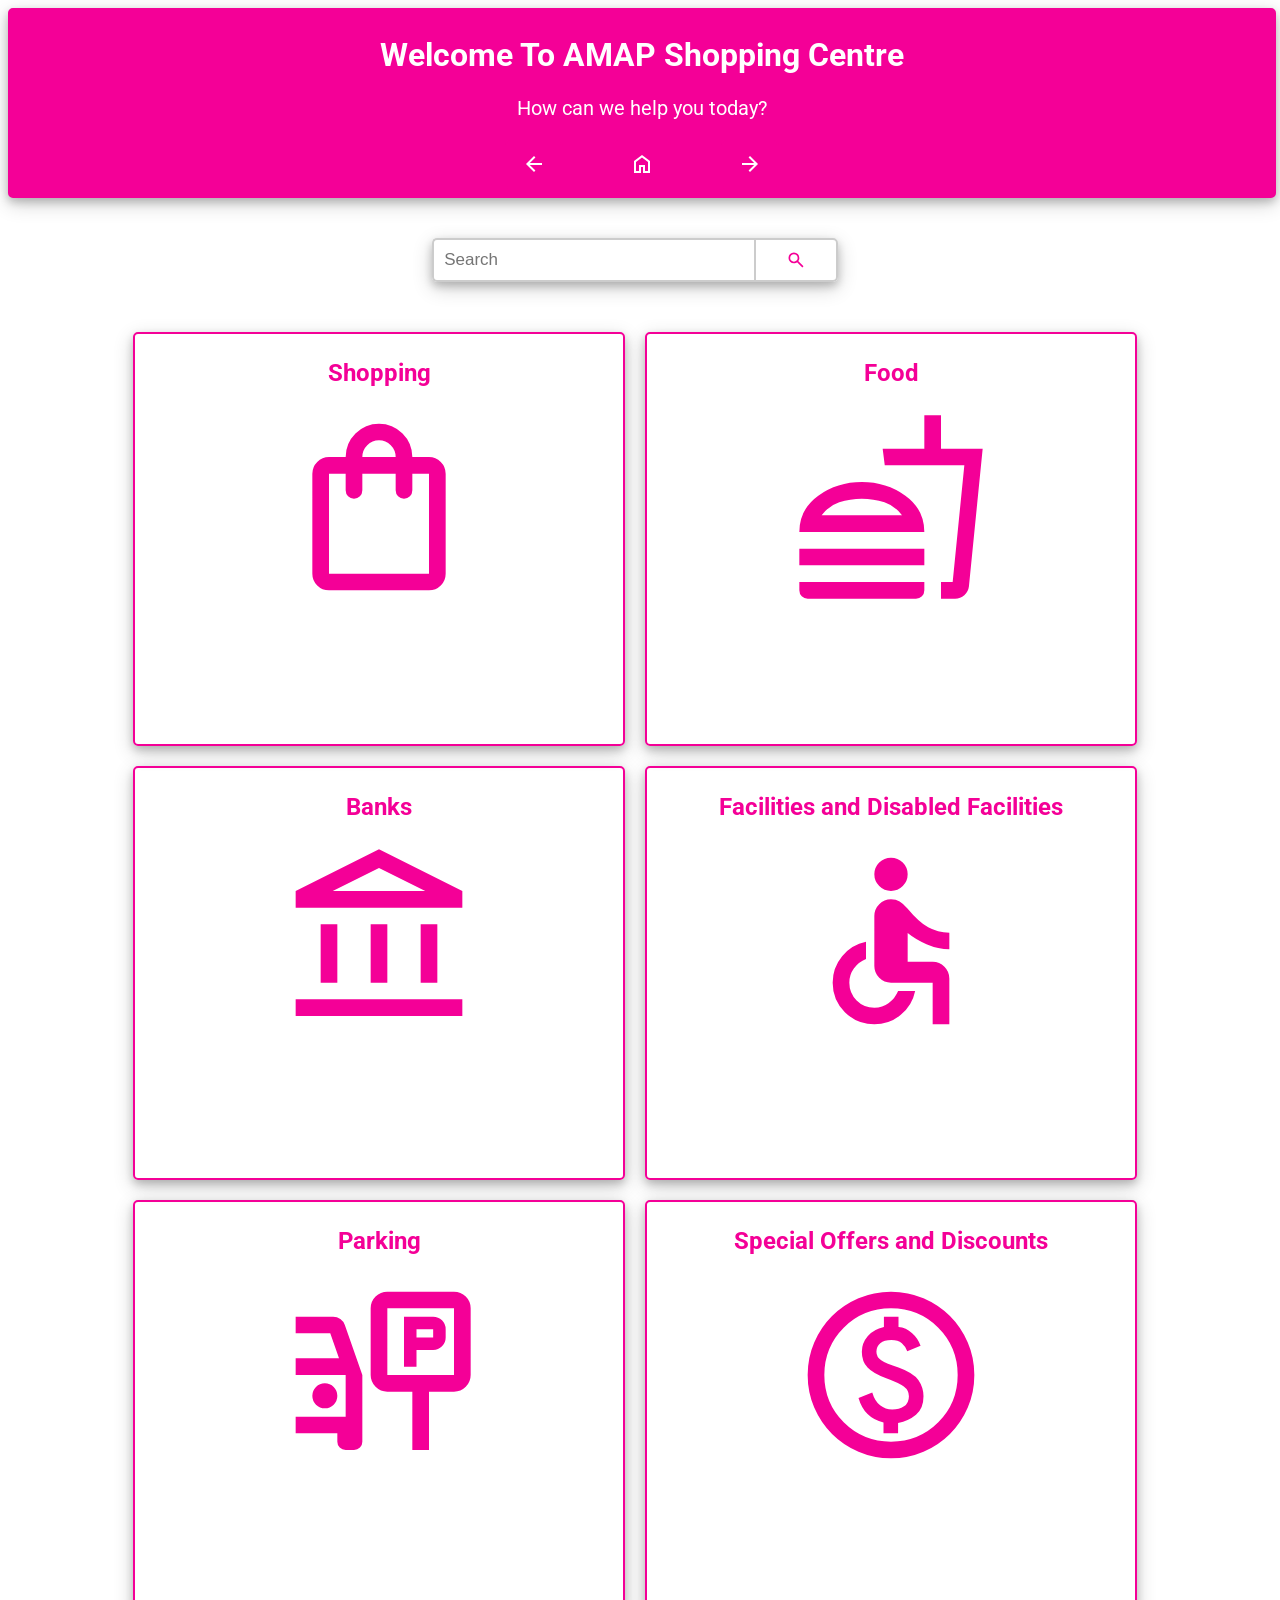
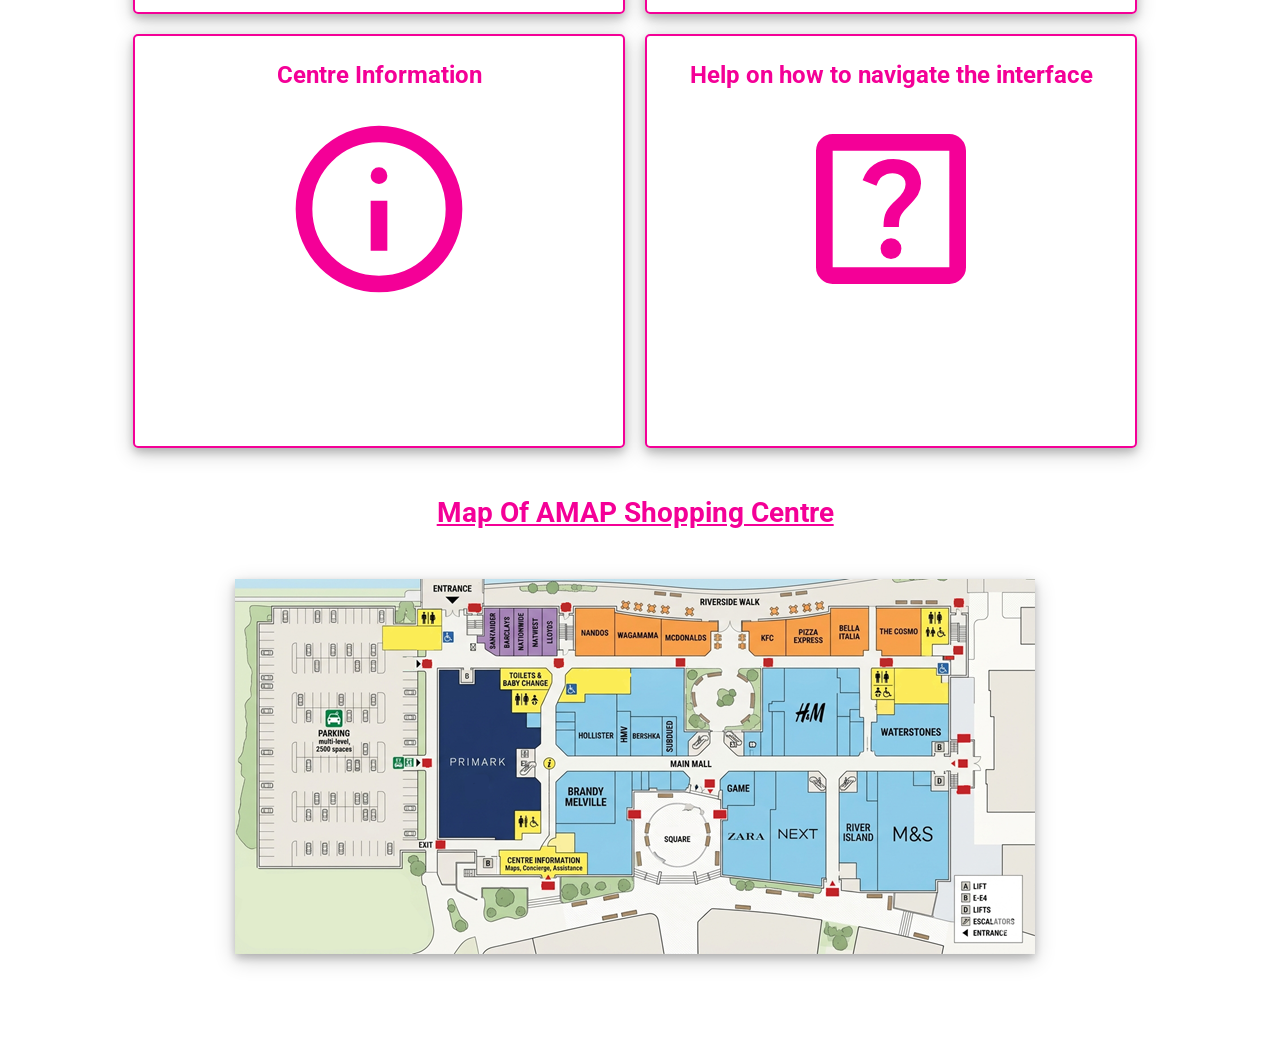
==== index.html @ 269ac103 "Add files via upload" ====
<!DOCTYPE html>
<html lang="en">
<head>
    <meta charset="UTF-8">
    <meta name="viewport" content="width=device-width, initial-scale=1.0">
    <link rel="icon" type="image/x-icon" href="images/shopping-bag-fill.svg">
    <link rel="preconnect" href="https://fonts.googleapis.com">
    <link rel="preconnect" href="https://fonts.gstatic.com" crossorigin>
    <link href="https://fonts.googleapis.com/css2?family=Roboto:ital,wght@0,100..900;1,100..900&display=swap" rel="stylesheet">
    <link rel="stylesheet" type="text/css" href="css/home.css"/>
    <title>AMAP Shopping Centre Nottingham </title>
</head>
<body>

<!-- Title -->
<div id="welcometitle">
    <h1> Welcome To AMAP Shopping Centre </h1>
    <p class="question1"> How can we help you today? </p>
    <div class="homeicons">
        <!-- button icons -->
        <button class="movebutton" onclick="history.back()">
            <div class="tooltip">
                <span class="backarrow-tooltiptext"> Go back </span>
                <img src="images/arrowback-white.svg" class="moveicons"> 
            </div>
        </button>
        <button class="movebutton" onclick="location.href='index.html'">
            <div class="tooltip">
                <span class="home-tooltiptext"> Home </span>
                <img src="images/home-white.svg" class="moveicons">
            </div>
        </button>
        <button class="movebutton" onclick="history.forward()">
            <div class="tooltip">
                <span class="forwardarrow-tooltiptext"> Go forward </span>
                <img src="images/arrowforward-white.svg" class="moveicons">
            </div>
        </button>
    </div>
</div>

<!-- Search bar -->
<div id="searchbar">
    <input type="text" placeholder="Search">
    <button type="submit">
        <div class="tooltip">
            <span class="tooltiptext">Search</span>
        <img src="images/search.svg" class="searchicon">
        </div>
    </button>
</div>

<!-- Buttons -->
<div id="icons">
    <div class="row">
        <div class="column">
            <h2> Shopping </h2>
            <div class="icon-wrapper">
                <a href="shopping.html" class="icon">
                    <img src="images/shopping-bag.svg" class="iconimages base-icon">
                    <img src="images/shopping-bag-fill.svg" class="iconimages hover-icon">
                </a>
            </div>
        </div>
        <div class="column">
            <h2> Food </h2>
            <div class="icon-wrapper">
                <a href="food.html" class="icon">
                    <img src="images/food.svg" class="iconimages base-icon">
                    <img src="images/food-fill.svg" class="iconimages hover-icon">
                </a>
            </div>
        </div>
    </div>
    <div class="row">
        <div class="column">
            <h2> Banks </h2>
            <div class="icon-wrapper">
                <a href="bank.html" class="icon">
                    <img src="images/bank.svg" class="iconimages base-icon">
                    <img src="images/bank-fill.svg" class="iconimages hover-icon"> 
                </a>
            </div>
        </div>
        <div class="column">
            <h2> Facilities and Disabled Facilities </h2>
            <div class="icon-wrapper">
                <a href="facilities.html" class="icon">
                    <img src="images/facilities.svg" class="iconimages base-icon">
                    <img src="images/facilities-fill.svg" class="iconimages hover-icon">
                </a>
            </div>
        </div>
    </div>
    <div class="row">
        <div class="column">
            <h2> Parking </h2>
            <div class="icon-wrapper">
                <a href="parking.html" class="icon">
                    <img src="images/parking.svg" class="iconimages base-icon">
                    <img src="images/parking-fill.svg" class="iconimages hover-icon">
                </a>
            </div>
        </div>
        <div class="column">
            <h2> Special Offers and Discounts </h2>
            <div class="icon-wrapper">
                <a href="offers.html" class="icon">
                    <img src="images/offers.svg" class="iconimages base-icon">
                    <img src="images/offers-fill.svg" class="iconimages hover-icon">
                </a>
            </div>
        </div>
    </div>
    <div class="row">
        <div class="column">
            <h2> Centre Information </h2>
            <div class="icon-wrapper">
                <a href="info.html" class="icon">
                    <img src="images/info.svg" class="iconimages base-icon">
                    <img src="images/info-fill.svg" class="iconimages hover-icon">
                </a>
            </div>
        </div>
        <div class="column">
            <h2> Help on how to navigate the interface </h2>
            <div class="icon-wrapper">
                <a href="help.html" class="icon">
                    <img src="images/help.svg" class="iconimages base-icon">
                    <img src="images/help-fill.svg" class="iconimages hover-icon">
                </a>
            </div>
        </div>
    </div>
</div>

<!-- Map -->
<div id="map">
    <h3> Map Of AMAP Shopping Centre </h3>
    <img src="images/mapoftheAMAP.png" class="amapmap">
</div>

</body>
</html>
---- css/home.css ----
body {
    font-family: roboto, arial, sans-serif;
    color: #ffffff;
    overflow-x: clip;
    max-width: 98%;
}

#welcometitle {
    display: block;
    clear: both; 
    padding-top: 50px;
    padding-bottom: 20px; 
    width: 100%;
    border: 2px solid #f40097;
    border-radius: 5px;
    padding: 5px;
    background-color: #f40097;
    box-shadow: 0 4px 8px 0 rgba(0, 0, 0, 0.2), 0 6px 20px 0 rgba(0, 0, 0, 0.19);
}

.homeicons {
    margin-left: auto;
    margin-right: auto;
    padding: 0;
    align-items: center;
    justify-content: center;
    display: flex;
    gap: 50px;
}

h1 {
    text-align: center; 
    padding-top: 0px; 
}

h2 {
    color: #f40097;
    text-align: center;
}

h3 {
    color: #f40097;
    text-align: center;
    margin-bottom: 50px;
    font-size: 28px;
    text-decoration: underline;
}

.question1{
    text-align: center;
    font-size: 20px;
}

#searchbar {
    display: flex;
    justify-content: center;
    margin-top: 40px;
    margin-left: auto;
    margin-right: auto;
    padding: 0;
    width: fit-content;
    border-radius: 5px;
    box-shadow: 0 4px 8px 0 rgba(0, 0, 0, 0.2), 0 6px 20px 0 rgba(0, 0, 0, 0.19);
}

input[type=text] {
    padding: 10px;
    border: 2px solid #ccc;
    border-right: none;
    border-radius: 5px 0 0 5px; 
    margin-right: 0;
    font-size: 17px;
    width: 300px;
    outline: none;
}

button[type=submit] {
    background-color: #ffffff;
    border: 2px solid #ccc;
    border-radius: 0 5px 5px 0; 
    cursor: pointer;
    display: flex;
    align-items: center;
    padding: 0 15px;
}

.movebutton{
    background-color: #f40097;
    border: 2px solid #f40097;
    border-radius: 5px;
    cursor: pointer;
    display: flex;
    align-items: center;
    padding: 10px 15px;
}

.moveicons:hover {
    opacity: 0.8;
}

.tooltip {
  position: relative;
  display: inline-block;
  cursor: pointer;
  text-decoration: none;
}

.tooltiptext {
    visibility: hidden;
    width: 130px;
    top: 100%;
    left: 50%;
    margin-left: -65px;
    background-color: #f40097;
    color: #fff;
    text-align: center;
    border-radius: 6px;
    padding: 5px 0;
    margin-top: 15px;
    position: absolute;
    z-index: 1;
}

.backarrow-tooltiptext, .home-tooltiptext, .forwardarrow-tooltiptext {
    visibility: hidden;
    width: 130px;
    top: 100%;
    left: 50%;
    margin-left: -65px;
    background-color: #f40097;
    color: #fff;
    text-align: center;
    border-radius: 6px;
    padding: 5px 0;
    margin-top: 15px;
    position: absolute;
    z-index: 1;
    font-size: 12px;
}

.tooltip:hover span {
  visibility: visible;
}

.searchicon {
    border-left: none; 
    cursor: pointer;
    display: flex;
    align-items: center;
    padding: 0 15px;
}

.searchicon {
    width: 20px;
    height: 20px;
}

#icons {
    padding: 0;
    margin-top: 50px;
    display: flex;
    flex-direction: column;
    align-items: center;
}

.row {
    display: flex;
    flex-direction: row; 
    width: 80%;
    gap: 20px; 
    margin-bottom: 20px;  
    box-sizing: border-box;
}


.column {
    flex: 1;
    padding: 20px;
    min-height: 400px;
    color: #000000;
    border: 2px solid #f40097;
    border-radius: 5px;
    padding: 5px;
    box-shadow: 0 4px 8px 0 rgba(0, 0, 0, 0.2), 0 6px 20px 0 rgba(0, 0, 0, 0.19);
}

.icon-wrapper {
    position: relative;
    height: 200px; 
    width: 100%;
    display: flex;
    justify-content: center;
}

.iconimages {
    max-width: 100%;     
    display: block;   
    margin: 0 auto;
    height: 200px; 
    transition: opacity 0.3s ease;
}

.hover-icon {
    position: absolute;
    top: 0;
    opacity: 0;
}

.icon-wrapper:hover .base-icon {
    opacity: 0;
}

.icon-wrapper:hover .hover-icon {
    opacity: 1;
}

#map {
    display: flex;
    flex-direction: column;
    align-items: center;
    text-align: center;
    margin-bottom: 100px;
}

.amapmap {
    margin-left: auto;
    margin-right: auto;
    box-shadow: 0 4px 8px 0 rgba(0, 0, 0, 0.2), 0 6px 20px 0 rgba(0, 0, 0, 0.19);
}

@media screen and (max-width: 600px) {
  .column {
    width: 100%;
  }
}
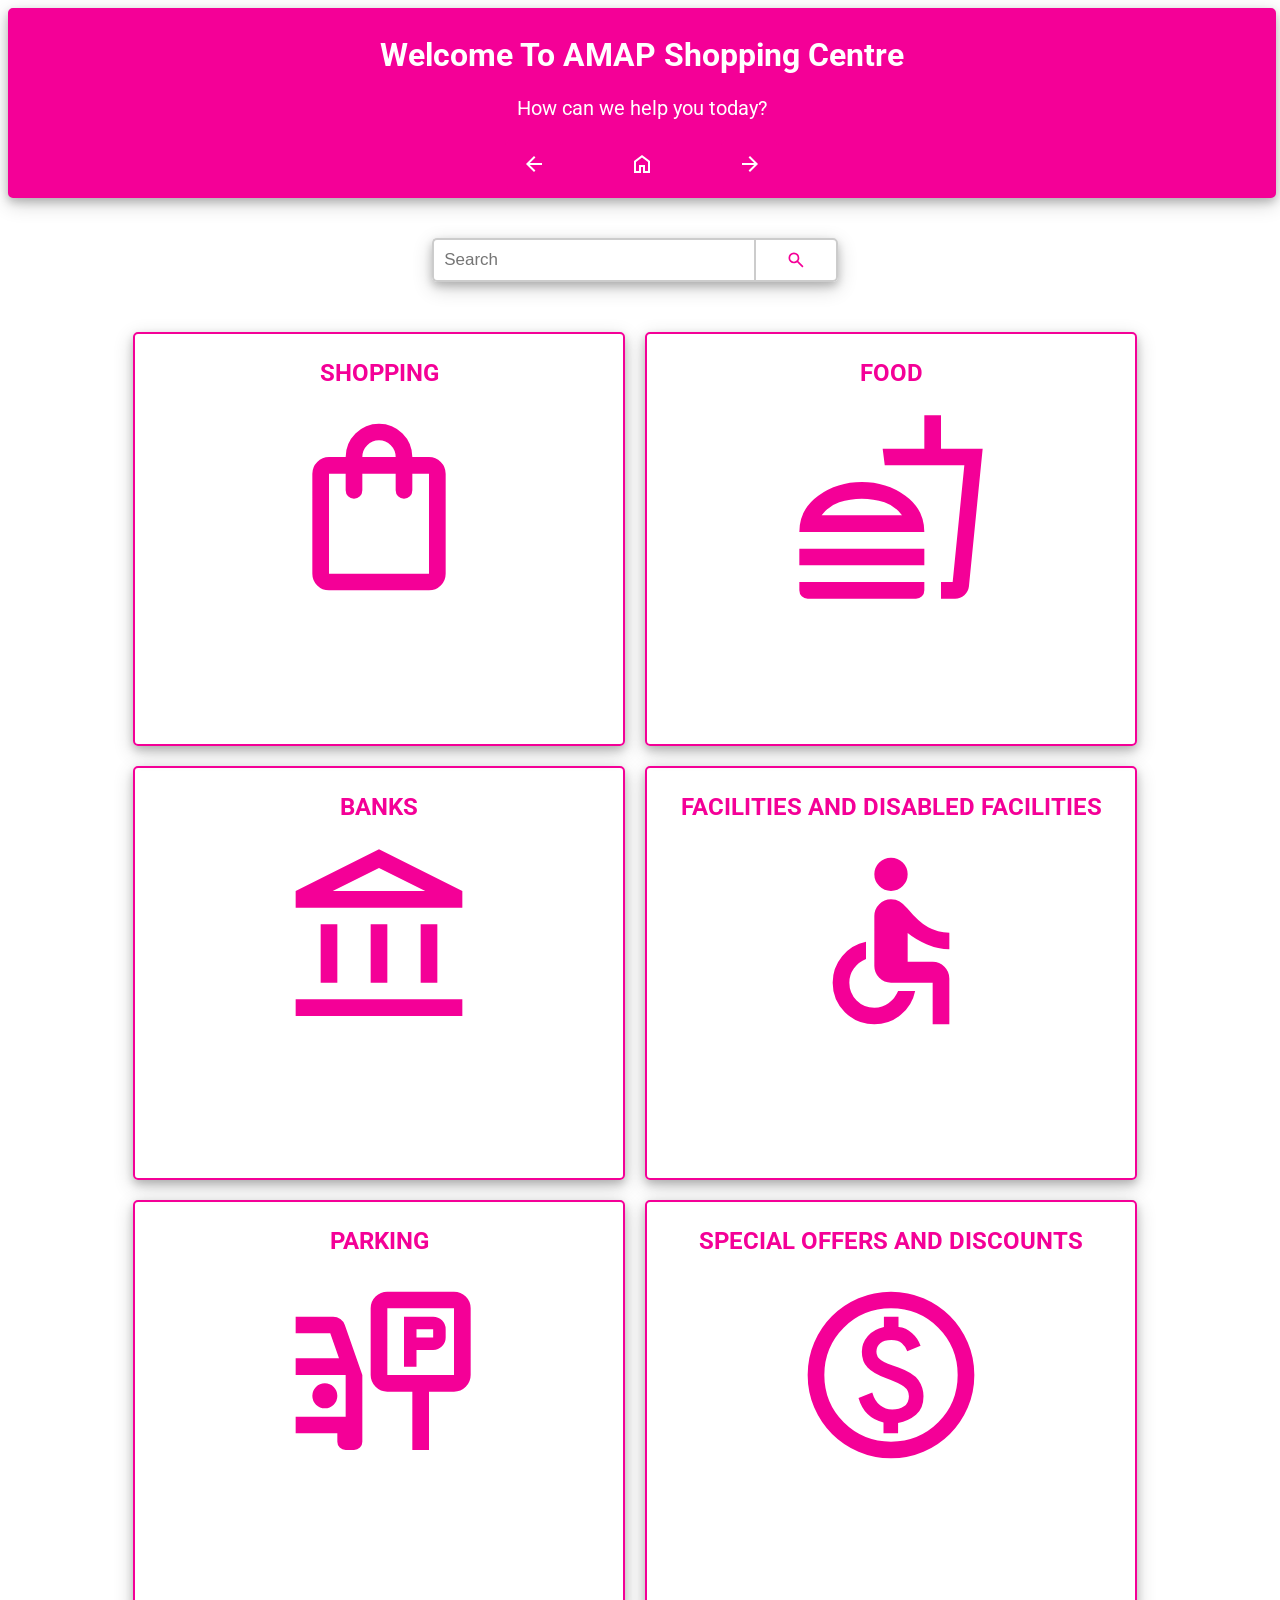
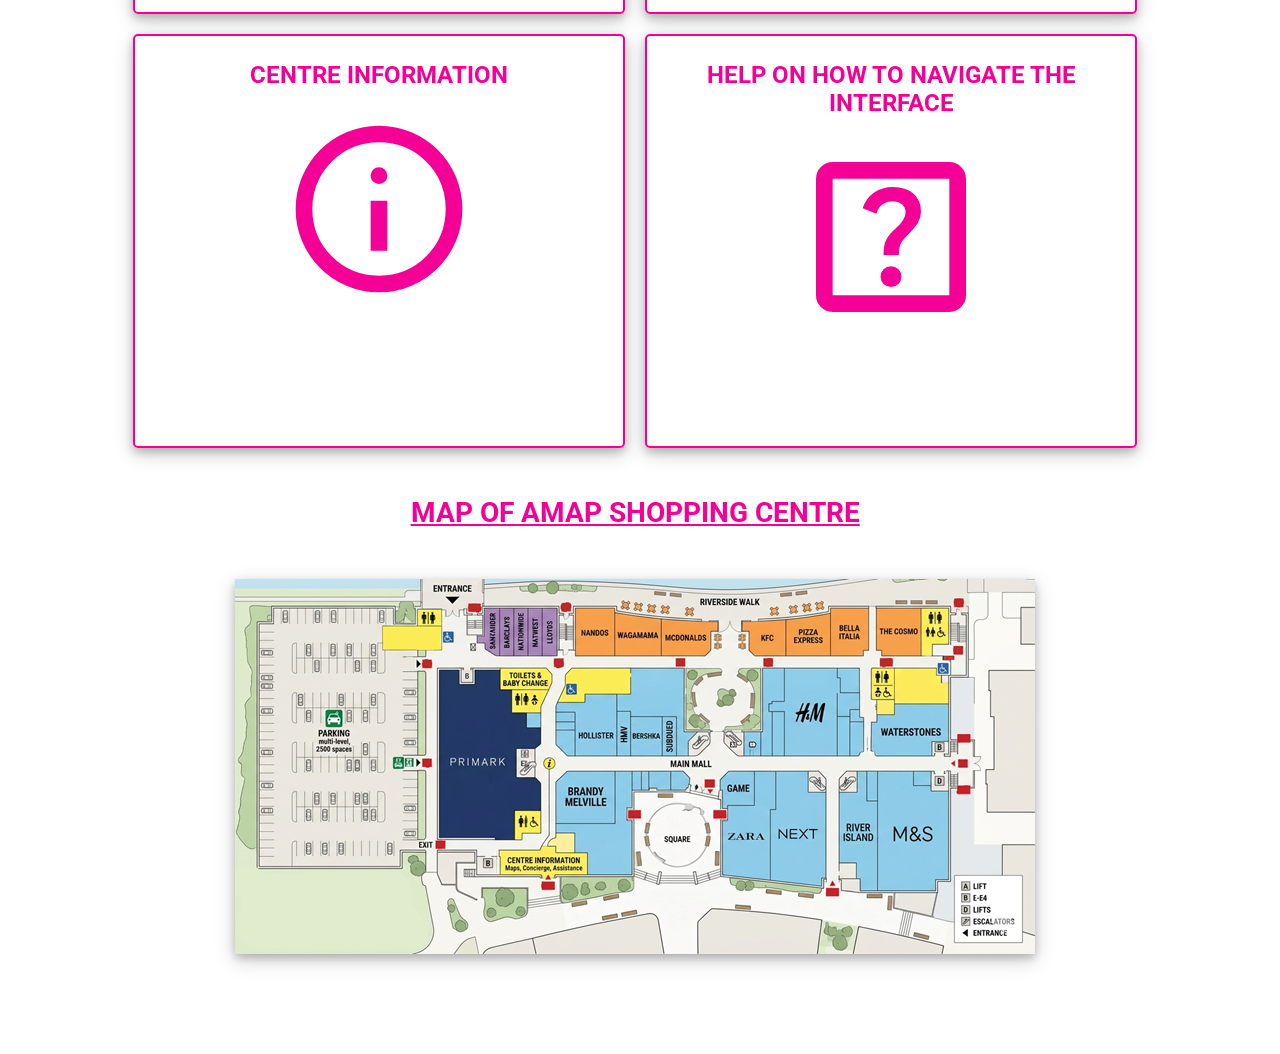
==== commit d7be81fd: "Add files via upload" ====
--- a/index.html
+++ b/index.html
@@ -44,7 +44,7 @@
     <input type="text" placeholder="Search">
     <button type="submit">
         <div class="tooltip">
-            <span class="tooltiptext">Search</span>
+            <span class="tooltiptext">SEARCH</span>
         <img src="images/search.svg" class="searchicon">
         </div>
     </button>
@@ -54,7 +54,7 @@
 <div id="icons">
     <div class="row">
         <div class="column">
-            <h2> Shopping </h2>
+            <h2> SHOPPING </h2>
             <div class="icon-wrapper">
                 <a href="shopping.html" class="icon">
                     <img src="images/shopping-bag.svg" class="iconimages base-icon">
@@ -63,7 +63,7 @@
             </div>
         </div>
         <div class="column">
-            <h2> Food </h2>
+            <h2> FOOD </h2>
             <div class="icon-wrapper">
                 <a href="food.html" class="icon">
                     <img src="images/food.svg" class="iconimages base-icon">
@@ -74,7 +74,7 @@
     </div>
     <div class="row">
         <div class="column">
-            <h2> Banks </h2>
+            <h2> BANKS </h2>
             <div class="icon-wrapper">
                 <a href="bank.html" class="icon">
                     <img src="images/bank.svg" class="iconimages base-icon">
@@ -83,7 +83,7 @@
             </div>
         </div>
         <div class="column">
-            <h2> Facilities and Disabled Facilities </h2>
+            <h2> FACILITIES AND DISABLED FACILITIES </h2>
             <div class="icon-wrapper">
                 <a href="facilities.html" class="icon">
                     <img src="images/facilities.svg" class="iconimages base-icon">
@@ -94,7 +94,7 @@
     </div>
     <div class="row">
         <div class="column">
-            <h2> Parking </h2>
+            <h2> PARKING </h2>
             <div class="icon-wrapper">
                 <a href="parking.html" class="icon">
                     <img src="images/parking.svg" class="iconimages base-icon">
@@ -103,7 +103,7 @@
             </div>
         </div>
         <div class="column">
-            <h2> Special Offers and Discounts </h2>
+            <h2> SPECIAL OFFERS AND DISCOUNTS </h2>
             <div class="icon-wrapper">
                 <a href="offers.html" class="icon">
                     <img src="images/offers.svg" class="iconimages base-icon">
@@ -114,7 +114,7 @@
     </div>
     <div class="row">
         <div class="column">
-            <h2> Centre Information </h2>
+            <h2> CENTRE INFORMATION </h2>
             <div class="icon-wrapper">
                 <a href="info.html" class="icon">
                     <img src="images/info.svg" class="iconimages base-icon">
@@ -123,7 +123,7 @@
             </div>
         </div>
         <div class="column">
-            <h2> Help on how to navigate the interface </h2>
+            <h2> HELP ON HOW TO NAVIGATE THE INTERFACE </h2>
             <div class="icon-wrapper">
                 <a href="help.html" class="icon">
                     <img src="images/help.svg" class="iconimages base-icon">
@@ -136,7 +136,7 @@
 
 <!-- Map -->
 <div id="map">
-    <h3> Map Of AMAP Shopping Centre </h3>
+    <h3> MAP OF AMAP SHOPPING CENTRE </h3>
     <img src="images/mapoftheAMAP.png" class="amapmap">
 </div>
 
--- a/css/home.css
+++ b/css/home.css
@@ -172,7 +172,6 @@
     box-sizing: border-box;
 }
 
-
 .column {
     flex: 1;
     padding: 20px;
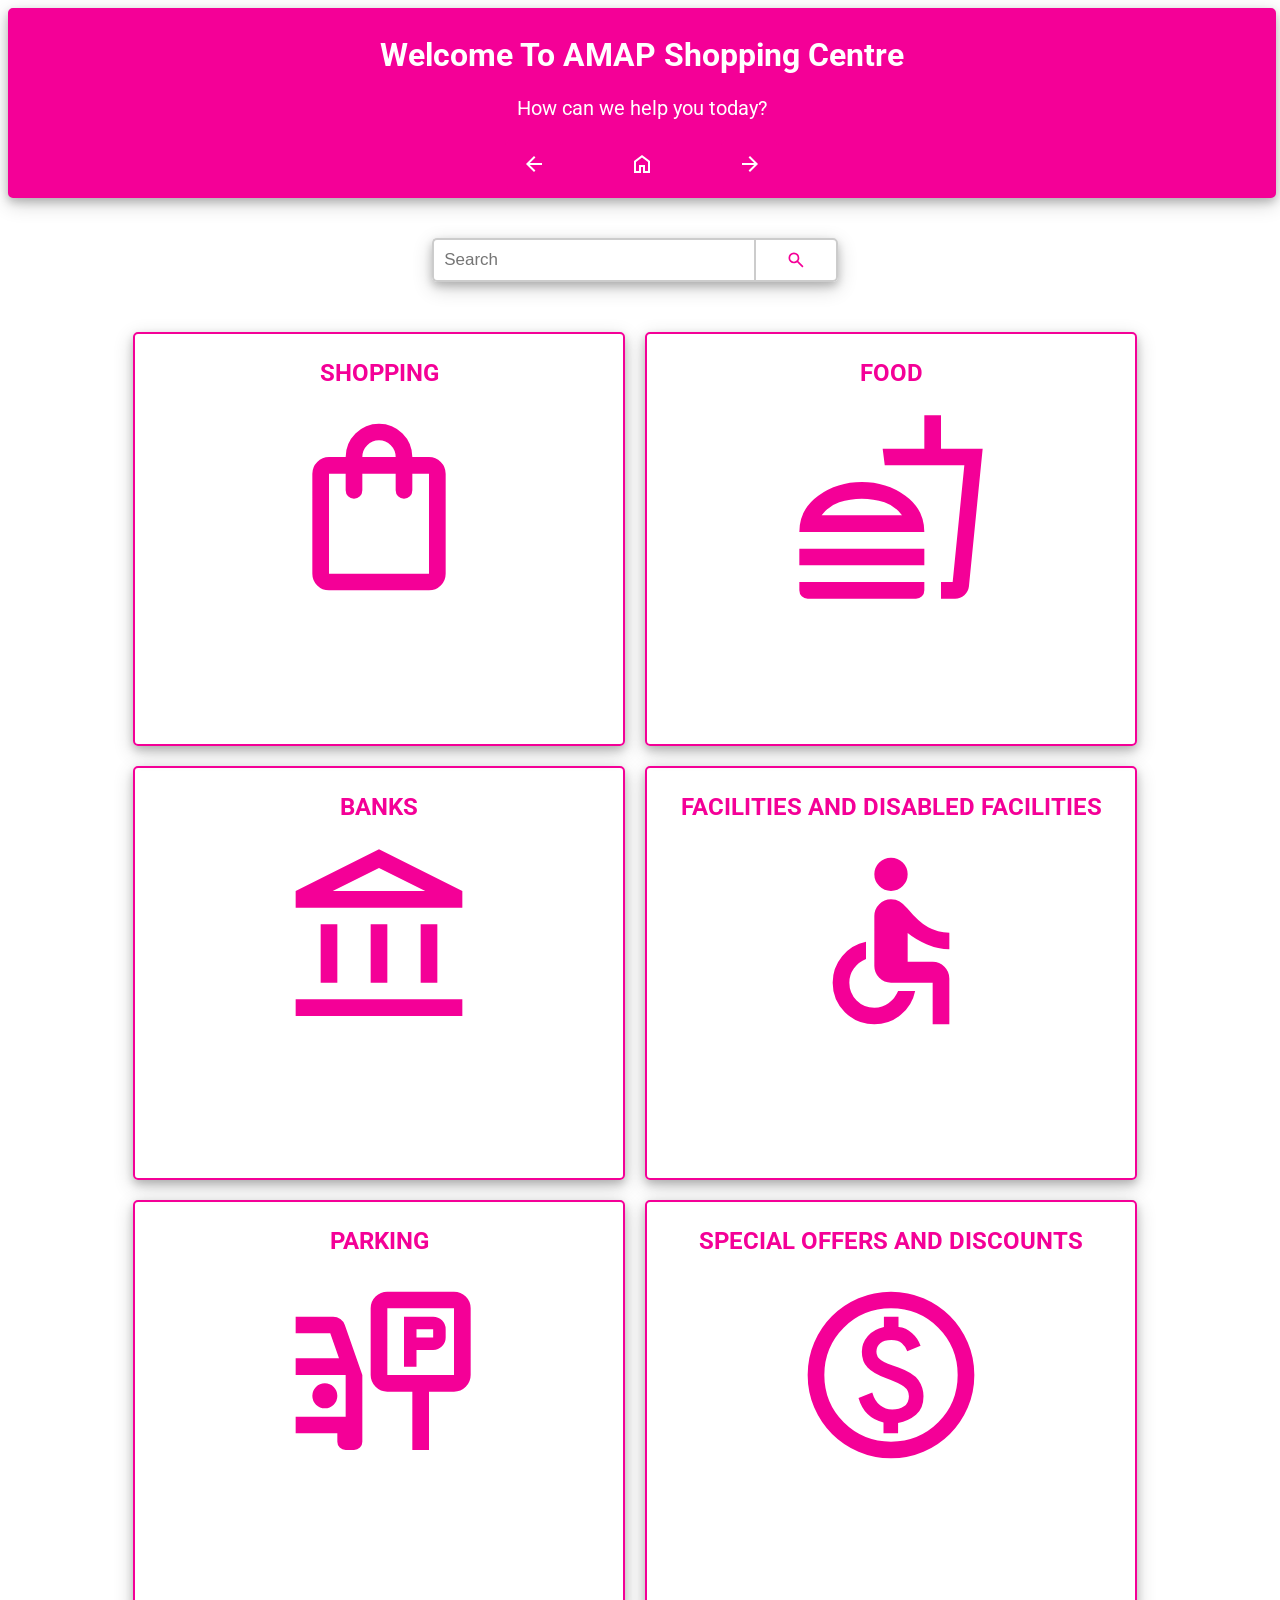
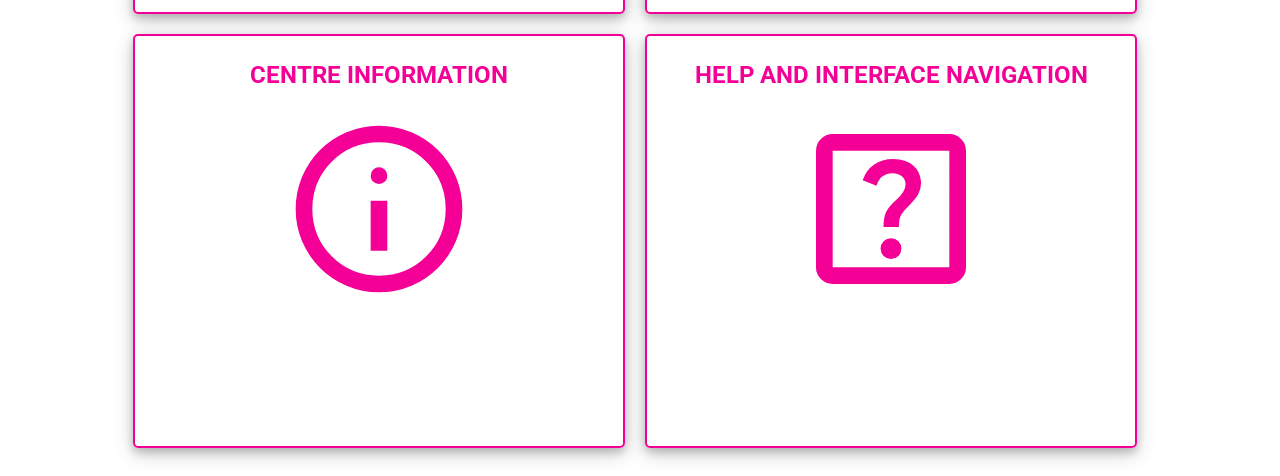
==== commit 788554d3: "Add files via upload" ====
--- a/index.html
+++ b/index.html
@@ -41,10 +41,10 @@
 
 <!-- Search bar -->
 <div id="searchbar">
-    <input type="text" placeholder="Search">
-    <button type="submit">
+    <input type="text" id="searchInput" placeholder="Search">
+    <button type="submit" id="searchBtn">
         <div class="tooltip">
-            <span class="tooltiptext">SEARCH</span>
+            <span class="tooltiptext">Search</span>
         <img src="images/search.svg" class="searchicon">
         </div>
     </button>
@@ -123,7 +123,7 @@
             </div>
         </div>
         <div class="column">
-            <h2> HELP ON HOW TO NAVIGATE THE INTERFACE </h2>
+            <h2> HELP AND INTERFACE NAVIGATION </h2>
             <div class="icon-wrapper">
                 <a href="help.html" class="icon">
                     <img src="images/help.svg" class="iconimages base-icon">
@@ -134,11 +134,7 @@
     </div>
 </div>
 
-<!-- Map -->
-<div id="map">
-    <h3> MAP OF AMAP SHOPPING CENTRE </h3>
-    <img src="images/mapoftheAMAP.png" class="amapmap">
-</div>
+<script src="js/search.js"></script>
 
 </body>
 </html>
--- a/css/home.css
+++ b/css/home.css
@@ -228,7 +228,69 @@
 }
 
 @media screen and (max-width: 600px) {
-  .column {
-    width: 100%;
-  }
-}+    .column {
+        width: 50% !important; 
+        min-height: auto !important; 
+        padding: 10px !important;    
+    }
+
+    .row {
+        width: 95% !important;
+        gap: 10px !important;
+    }
+
+    .icon-wrapper {
+        height: auto !important;
+    }
+
+    .iconimages {
+        width: 100% !important;
+        max-width: 130px !important; 
+        height: auto !important;     
+    }
+
+    h2 {
+        font-size: 14px !important;
+    }
+
+    #welcometitle {
+        padding-top: 20px !important;    
+        padding-bottom: 10px !important; 
+    }
+
+    #welcometitle h1 {
+        font-size: 22px !important; 
+    }
+
+    .question1 {
+        font-size: 16px !important;  
+    }
+
+    .homeicons {
+        gap: 15px !important; 
+    }
+
+    .movebutton {
+        padding: 6px 10px !important;    
+    }
+
+    .moveicons {
+        width: 16px !important; 
+        height: 16px !important;
+    }
+
+    #searchbar {
+        margin-top: 20px !important;     
+        width: 90% !important;
+    }
+
+    input[type=text] {
+        width: 100% !important;
+        font-size: 15px !important;
+        padding: 8px !important; 
+    }
+
+    button[type=submit] {
+        padding: 0 12px !important;
+    }
+}
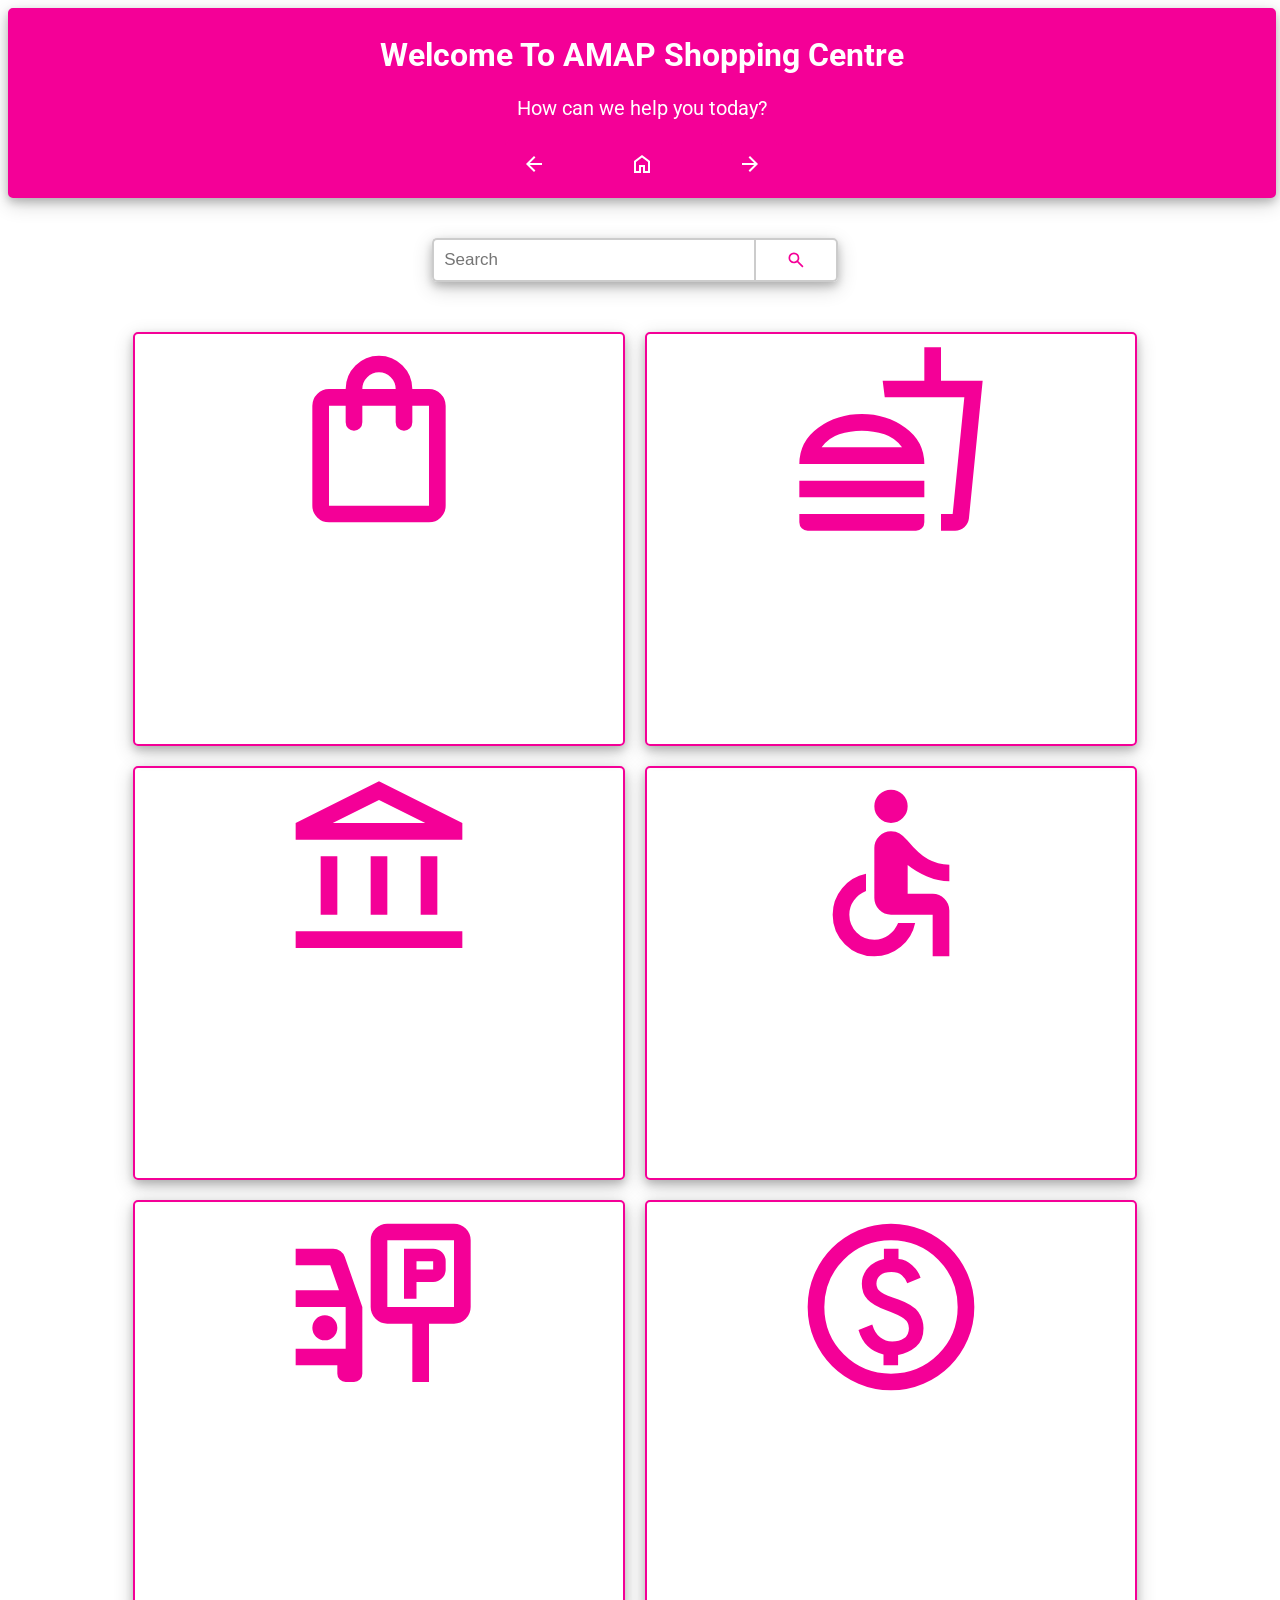
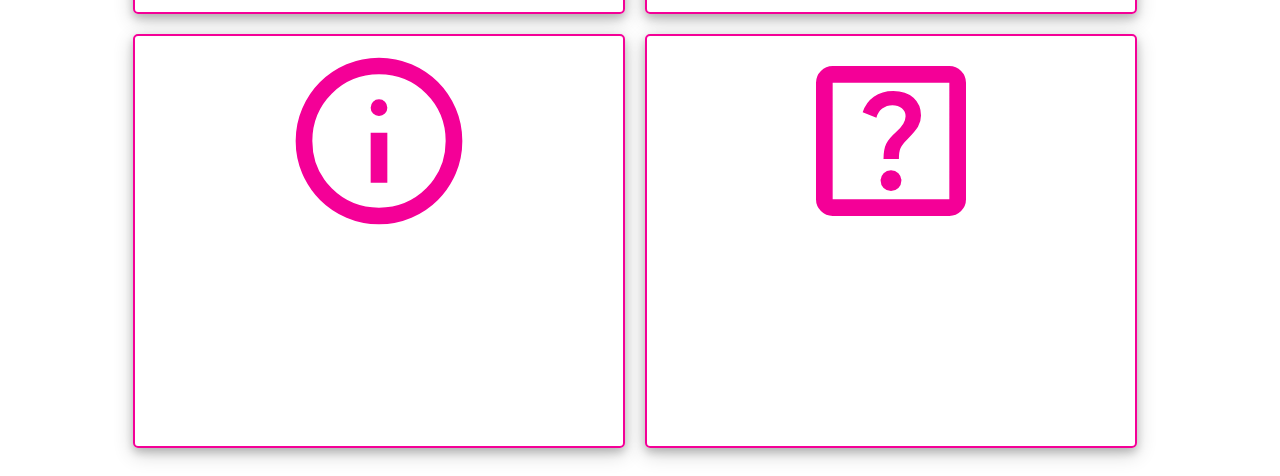
==== commit 9de922ef: "Add files via upload" ====
--- a/index.html
+++ b/index.html
@@ -54,7 +54,7 @@
 <div id="icons">
     <div class="row">
         <div class="column">
-            <h2> SHOPPING </h2>
+            <!-- <h2> SHOPPING </h2> -->
             <div class="icon-wrapper">
                 <a href="shopping.html" class="icon">
                     <img src="images/shopping-bag.svg" class="iconimages base-icon">
@@ -63,7 +63,7 @@
             </div>
         </div>
         <div class="column">
-            <h2> FOOD </h2>
+            <!-- <h2> FOOD </h2> -->
             <div class="icon-wrapper">
                 <a href="food.html" class="icon">
                     <img src="images/food.svg" class="iconimages base-icon">
@@ -74,7 +74,7 @@
     </div>
     <div class="row">
         <div class="column">
-            <h2> BANKS </h2>
+            <!-- <h2> BANKS </h2> -->
             <div class="icon-wrapper">
                 <a href="bank.html" class="icon">
                     <img src="images/bank.svg" class="iconimages base-icon">
@@ -83,7 +83,7 @@
             </div>
         </div>
         <div class="column">
-            <h2> FACILITIES AND DISABLED FACILITIES </h2>
+            <!-- <h2> FACILITIES AND DISABLED FACILITIES </h2> -->
             <div class="icon-wrapper">
                 <a href="facilities.html" class="icon">
                     <img src="images/facilities.svg" class="iconimages base-icon">
@@ -94,7 +94,7 @@
     </div>
     <div class="row">
         <div class="column">
-            <h2> PARKING </h2>
+            <!-- <h2> PARKING </h2> -->
             <div class="icon-wrapper">
                 <a href="parking.html" class="icon">
                     <img src="images/parking.svg" class="iconimages base-icon">
@@ -103,7 +103,7 @@
             </div>
         </div>
         <div class="column">
-            <h2> SPECIAL OFFERS AND DISCOUNTS </h2>
+            <!-- <h2> SPECIAL OFFERS AND DISCOUNTS </h2> -->
             <div class="icon-wrapper">
                 <a href="offers.html" class="icon">
                     <img src="images/offers.svg" class="iconimages base-icon">
@@ -114,7 +114,7 @@
     </div>
     <div class="row">
         <div class="column">
-            <h2> CENTRE INFORMATION </h2>
+            <!-- <h2> CENTRE INFORMATION </h2> -->
             <div class="icon-wrapper">
                 <a href="info.html" class="icon">
                     <img src="images/info.svg" class="iconimages base-icon">
@@ -123,7 +123,7 @@
             </div>
         </div>
         <div class="column">
-            <h2> HELP AND INTERFACE NAVIGATION </h2>
+            <!-- <h2> HELP AND INTERFACE NAVIGATION </h2> -->
             <div class="icon-wrapper">
                 <a href="help.html" class="icon">
                     <img src="images/help.svg" class="iconimages base-icon">
--- a/css/home.css
+++ b/css/home.css
@@ -229,68 +229,116 @@
 
 @media screen and (max-width: 600px) {
     .column {
-        width: 50% !important; 
-        min-height: auto !important; 
-        padding: 10px !important;    
+        width: 50% ; 
+        min-height: auto ; 
+        padding: 10px ;   
+        box-sizing: border-box; 
+        display: flex;
+        justify-content: center;
+        align-items: center;
     }
 
     .row {
-        width: 95% !important;
-        gap: 10px !important;
+        width: 95% ;
+        gap: 10px ;
+        min-height: 150px;
+        display: flex;
     }
 
     .icon-wrapper {
-        height: auto !important;
+        width: 85%; 
+        max-width: 180px; 
+        aspect-ratio: 1 / 1;
+        display: flex;
+        justify-content: center; 
+        align-items: center;
+    }
+
+    .icon-wrapper .icon {
+        display: flex;
+        justify-content: center;
+        align-items: center;
+        width: 100%;
+        height: 100%;
     }
 
     .iconimages {
-        width: 100% !important;
-        max-width: 130px !important; 
-        height: auto !important;     
+        width: 100% ;
+        max-width: 130px ; 
+        height: auto ; 
+        object-fit: contain;
+        align-items: center;
+        justify-content: center;
+        display: block; 
+        transition: opacity 0.2s ease-in-out;
+    }
+
+    .base-icon {
+        opacity: 1;
+        position: relative;
+        z-index: 1;
+    }
+
+    .hover-icon {
+        position: absolute;
+        top: 0;
+        left: 0;
+        opacity: 0;
+        z-index: 2;
+    }
+
+    .icon-wrapper:hover .base-icon,
+    .icon-wrapper:active .base-icon {
+        opacity: 0;
+    }
+
+    .icon-wrapper:hover .hover-icon,
+    .icon-wrapper:active .hover-icon {
+        opacity: 1;
     }
 
     h2 {
-        font-size: 14px !important;
+        font-size: 14px ;
     }
 
     #welcometitle {
-        padding-top: 20px !important;    
-        padding-bottom: 10px !important; 
+        padding-top: 20px ;    
+        padding-bottom: 10px ; 
     }
 
     #welcometitle h1 {
-        font-size: 22px !important; 
+        font-size: 22px ; 
     }
 
     .question1 {
-        font-size: 16px !important;  
+        font-size: 16px ;  
     }
 
     .homeicons {
-        gap: 15px !important; 
+        gap: 15px ; 
     }
 
     .movebutton {
-        padding: 6px 10px !important;    
+        padding: 6px 10px ;    
     }
 
     .moveicons {
-        width: 16px !important; 
-        height: 16px !important;
+        width: 16px ; 
+        height: 16px ;
     }
 
     #searchbar {
-        margin-top: 20px !important;     
-        width: 90% !important;
+        margin-top: 20px ;     
+        width: 90% ;
     }
 
     input[type=text] {
-        width: 100% !important;
-        font-size: 15px !important;
-        padding: 8px !important; 
+        width: 100% ;
+        font-size: 15px ;
+        padding: 8px ; 
     }
 
     button[type=submit] {
-        padding: 0 12px !important;
-    }
-}
+        padding: 0 12px ;
+    }
+}
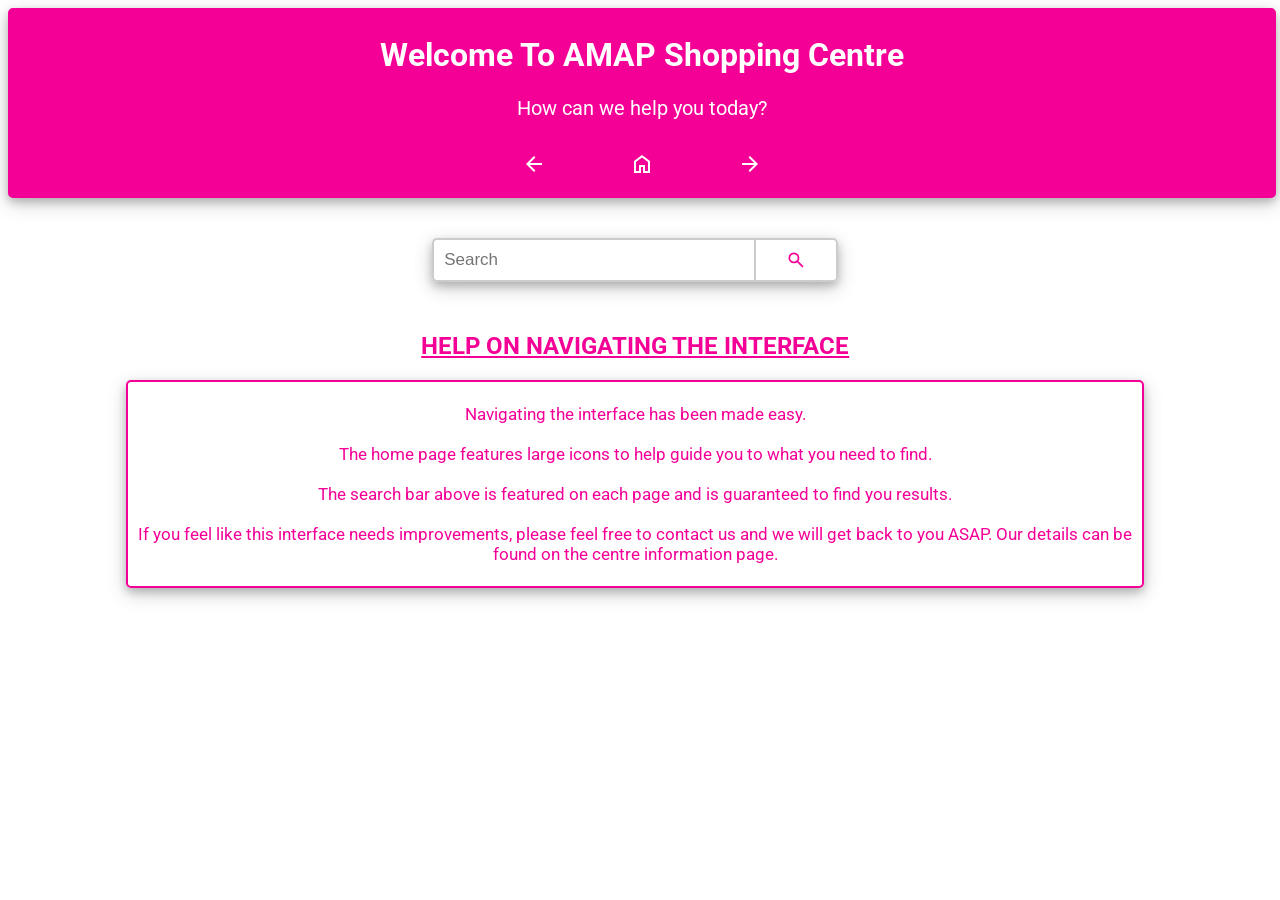
==== commit fa1d007f: "Add files via upload" ====
--- a/index.html
+++ b/index.html
@@ -8,6 +8,7 @@
     <link rel="preconnect" href="https://fonts.gstatic.com" crossorigin>
     <link href="https://fonts.googleapis.com/css2?family=Roboto:ital,wght@0,100..900;1,100..900&display=swap" rel="stylesheet">
     <link rel="stylesheet" type="text/css" href="css/home.css"/>
+    <link rel="stylesheet" type="text/css" href="css/help.css"/>
     <title>AMAP Shopping Centre Nottingham </title>
 </head>
 <body>
@@ -50,88 +51,12 @@
     </button>
 </div>
 
-<!-- Buttons -->
-<div id="icons">
-    <div class="row">
-        <div class="column">
-            <!-- <h2> SHOPPING </h2> -->
-            <div class="icon-wrapper">
-                <a href="shopping.html" class="icon">
-                    <img src="images/shopping-bag.svg" class="iconimages base-icon">
-                    <img src="images/shopping-bag-fill.svg" class="iconimages hover-icon">
-                </a>
-            </div>
-        </div>
-        <div class="column">
-            <!-- <h2> FOOD </h2> -->
-            <div class="icon-wrapper">
-                <a href="food.html" class="icon">
-                    <img src="images/food.svg" class="iconimages base-icon">
-                    <img src="images/food-fill.svg" class="iconimages hover-icon">
-                </a>
-            </div>
-        </div>
-    </div>
-    <div class="row">
-        <div class="column">
-            <!-- <h2> BANKS </h2> -->
-            <div class="icon-wrapper">
-                <a href="bank.html" class="icon">
-                    <img src="images/bank.svg" class="iconimages base-icon">
-                    <img src="images/bank-fill.svg" class="iconimages hover-icon"> 
-                </a>
-            </div>
-        </div>
-        <div class="column">
-            <!-- <h2> FACILITIES AND DISABLED FACILITIES </h2> -->
-            <div class="icon-wrapper">
-                <a href="facilities.html" class="icon">
-                    <img src="images/facilities.svg" class="iconimages base-icon">
-                    <img src="images/facilities-fill.svg" class="iconimages hover-icon">
-                </a>
-            </div>
-        </div>
-    </div>
-    <div class="row">
-        <div class="column">
-            <!-- <h2> PARKING </h2> -->
-            <div class="icon-wrapper">
-                <a href="parking.html" class="icon">
-                    <img src="images/parking.svg" class="iconimages base-icon">
-                    <img src="images/parking-fill.svg" class="iconimages hover-icon">
-                </a>
-            </div>
-        </div>
-        <div class="column">
-            <!-- <h2> SPECIAL OFFERS AND DISCOUNTS </h2> -->
-            <div class="icon-wrapper">
-                <a href="offers.html" class="icon">
-                    <img src="images/offers.svg" class="iconimages base-icon">
-                    <img src="images/offers-fill.svg" class="iconimages hover-icon">
-                </a>
-            </div>
-        </div>
-    </div>
-    <div class="row">
-        <div class="column">
-            <!-- <h2> CENTRE INFORMATION </h2> -->
-            <div class="icon-wrapper">
-                <a href="info.html" class="icon">
-                    <img src="images/info.svg" class="iconimages base-icon">
-                    <img src="images/info-fill.svg" class="iconimages hover-icon">
-                </a>
-            </div>
-        </div>
-        <div class="column">
-            <!-- <h2> HELP AND INTERFACE NAVIGATION </h2> -->
-            <div class="icon-wrapper">
-                <a href="help.html" class="icon">
-                    <img src="images/help.svg" class="iconimages base-icon">
-                    <img src="images/help-fill.svg" class="iconimages hover-icon">
-                </a>
-            </div>
-        </div>
-    </div>
+<div class="helptitle">
+    <h2 style="text-decoration: underline; margin-top: 50px;"> HELP ON NAVIGATING THE INTERFACE </h2>
+</div>
+
+<div class="helpcontainer">
+    <p> Navigating the interface has been made easy. <br><br> The home page features large icons to help guide you to what you need to find.<br><br> The search bar above is featured on each page and is guaranteed to find you results. <br><br> If you feel like this interface needs improvements, please feel free to contact us and we will get back to you ASAP. Our details can be found on the centre information page. </p>
 </div>
 
 <script src="js/search.js"></script>
--- a/css/home.css
+++ b/css/home.css
@@ -285,6 +285,8 @@
         left: 0;
         opacity: 0;
         z-index: 2;
+        width: 100%;
+        height: 100%;
     }
 
     .icon-wrapper:hover .base-icon,
--- a/css/help.css
+++ b/css/help.css
@@ -0,0 +1,15 @@
+.helpcontainer {
+    color: #f40097;
+    display: flex;  
+    align-items: center;
+    justify-content: center;
+    text-align: center;
+    margin-left: auto;
+    margin-right: auto;
+    font-size: 17px;
+    width: 80%;
+    border: 2px solid #f40097;
+    border-radius: 5px;
+    padding: 5px;
+    box-shadow: 0 4px 8px 0 rgba(0, 0, 0, 0.2), 0 6px 20px 0 rgba(0, 0, 0, 0.19);
+}
